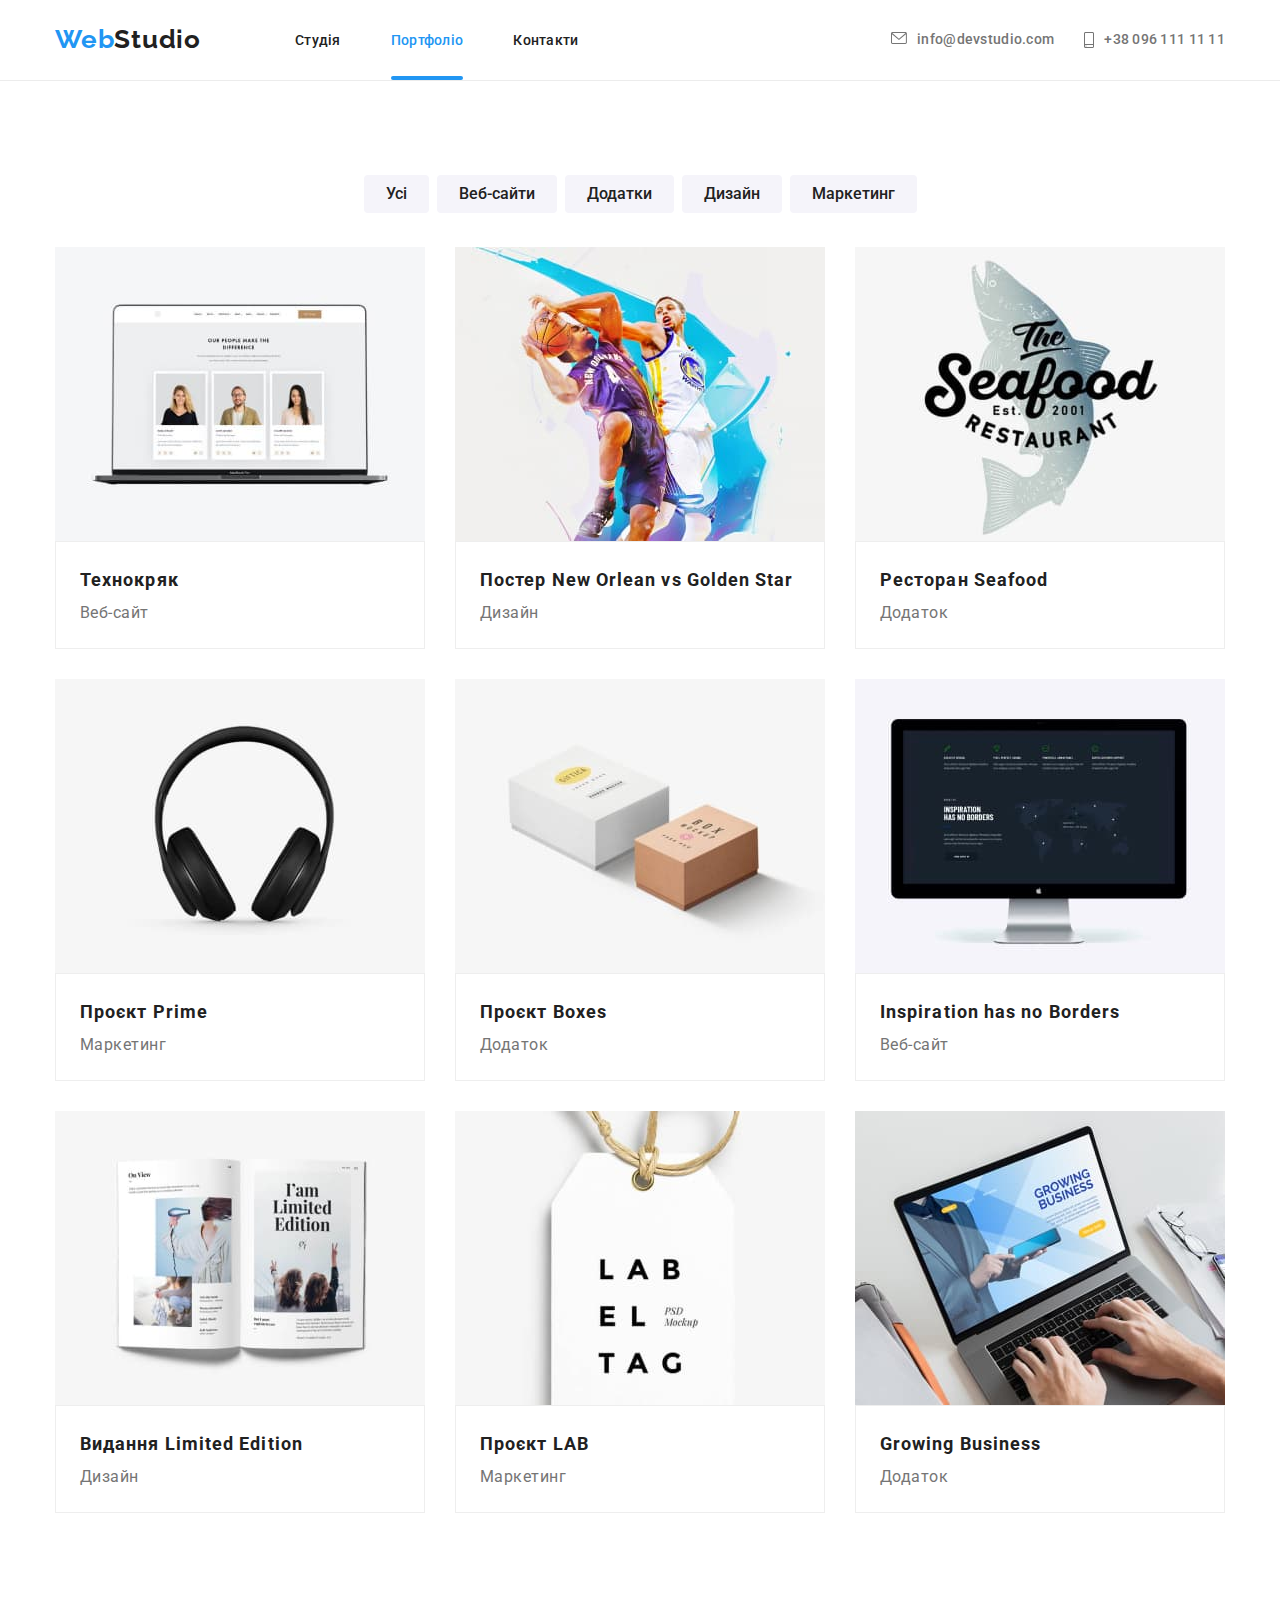
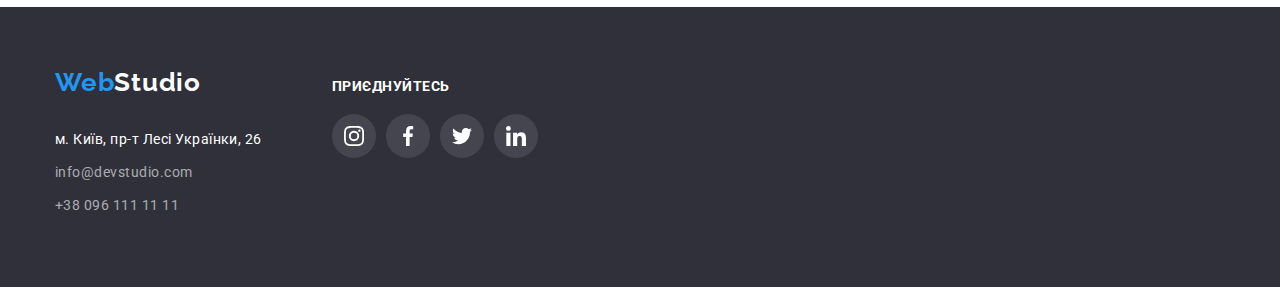
==== portfolio.html @ 49a3fbd8 "HW6" ====
<!DOCTYPE html>
<html lang="uk">

<head>
  <meta charset="UTF-8" />
  <meta http-equiv="X-UA-Compatible" content="IE=edge" />
  <meta name="viewport" content="width=device-width, initial-scale=1.0" />
  <title>Portfolio</title>
  <link rel="preconnect" href="https://fonts.googleapis.com">
  <link rel="preconnect" href="https://fonts.gstatic.com" crossorigin>
  <link href="https://fonts.googleapis.com/css2?family=Raleway:wght@700&family=Roboto:wght@400;500;700;900&display=swap"
    rel="stylesheet">
  <link rel="stylesheet" href="./css/modern-normalize.css">
  <link rel="stylesheet" href="./css/styles.css">
</head>

<body>
  <header class="page-header">
    <div class="container header-wrap">
      <nav class="nav">
        <a href="./index.html" class="logo-header">Web<span class="studio">Studio</span></a>

        <ul class="site-nav">
          <li><a href="./index.html" class="link">Студія</a></li>
          <li><a href="./portfolio.html" class="link current">Портфоліо</a></li>
          <li><a href="" class="link">Контакти</a></li>
        </ul>
      </nav>

      <ul class="contact-nav">
        <li><a href="mailto:info@devstudio.com" class="link-contact">
            <svg class="icon icon-mail" width="16px" height="12px">
              <use xlink:href="./images/icons.svg#icon-mail"></use>
            </svg>
            info@devstudio.com</a></li>
        <li><a href="tel:+380961111111" class="link-contact">
            <svg class="icon icon-smartphone" width="10px" height="16px">
              <use xlink:href="./images/icons.svg#icon-smartphone"></use>
            </svg>
            +38 096 111 11 11</a></li>
      </ul>
    </div>
  </header>
  <main>

    <!--Наші роботи-->
    <section class="section">
      <div class="container filter-container">
        <h1 class="feature-title">Наші роботи</h1>
        <ul class="filters-list">
          <li><button type="button" class="button-portfolio">Усі</button></li>
          <li><button type="button" class="button-portfolio">Веб-сайти</button></li>
          <li><button type="button" class="button-portfolio">Додатки</button></li>
          <li><button type="button" class="button-portfolio">Дизайн</button></li>
          <li><button type="button" class="button-portfolio">Маркетинг</button></li>
        </ul>

        <ul class="filters-img-list">
          <li>
            <a href="#" target="_blank" rel="noopener noreferrer" class="filters-card">

              <div class="filters-wrap">
                <img class="filter-img" src="./images/techno-2.jpg" alt="Веб-сайт Технокряк" width="370" />
                <p class="wrap-text">Ресурс пропонує комплексні пропозиції з різним рівнем функціоналу та сервісів. Все
                  це
                  дозволить відвідувачу отримати вичерпні відомості про компанію чи приватну особу.
                </p>
              </div>
              <div class="filter-description">
                <h2 class="title-name">Технокряк</h2>
                <p class="filter-text">Веб-сайт</p>
              </div>
            </a>
          </li>
          <li>
            <a href="#" target="_blank" rel="noopener noreferrer" class="filters-card">

              <div class="filters-wrap">

                <img class="filter-img" src="./images/poster-2.jpg" alt="Постер Нью Орлеан проти Голден Стар"
                  width="370" />
                <p class="wrap-text">Ресурс пропонує комплексні пропозиції з різним рівнем функціоналу та сервісів. Все
                  це дозволить відвідувачу отримати вичерпні відомості про компанію чи приватну особу.</p>
              </div>
              <div class="filter-description">
                <h2 class="title-name">Постер New Orlean vs Golden Star</h2>
                <p class="filter-text">Дизайн</p>
              </div>

            </a>
          </li>

          <li>
            <a href="#" target="_blank" rel="noopener noreferrer" class="filters-card">

              <div class="filters-wrap">
                <img class="filter-img" src="./images/seafood-2.jpg" alt="Ресторан морської їжі" width="370" />
                <p class="wrap-text">Ресурс пропонує комплексні пропозиції з різним рівнем функціоналу та сервісів. Все
                  це дозволить відвідувачу отримати вичерпні відомості про компанію чи приватну особу.</p>

              </div>
              <div class="filter-description">
                <h2 class="title-name">Ресторан Seafood</h2>
                <p class="filter-text">Додаток</p>
              </div>
            </a>
          </li>

          <li>
            <a href="#" target="_blank" rel="noopener noreferrer" class="filters-card">
              <div class="filters-wrap">
                <img class="filter-img" src="./images/prime-2.jpg" alt="Проєкт Прайм" width="370" />
                <p class="wrap-text">Ресурс пропонує комплексні пропозиції з різним рівнем функціоналу та сервісів. Все
                  це дозволить відвідувачу отримати вичерпні відомості про компанію чи приватну особу.</p>
              </div>

              <div class="filter-description">
                <h2 class="title-name">Проєкт Prime</h2>
                <p class="filter-text">Маркетинг</p>
              </div>
            </a>
          </li>
          <li>
            <a href="#" target="_blank" rel="noopener noreferrer" class="filters-card">
              <div class="filters-wrap">
                <img class="filter-img" src="./images/boxes-2.jpg" alt="Проєкт Коробки" width="370" />
                <p class="wrap-text">Ресурс пропонує комплексні пропозиції з різним рівнем функціоналу та сервісів. Все
                  це дозволить відвідувачу отримати вичерпні відомості про компанію чи приватну особу.</p>
              </div>
              <div class="filter-description">
                <h2 class="title-name">Проєкт Boxes</h2>
                <p class="filter-text">Додаток</p>
              </div>
            </a>
          </li>
          <li>
            <a href="#" target="_blank" rel="noopener noreferrer" class="filters-card">

              <div class="filters-wrap">
                <img class="filter-img" src="./images/inspiration_has_no_Borders-2.jpg" alt="Натхнення не має кордонів"
                  width="370" />
                <p class="wrap-text">Ресурс пропонує комплексні пропозиції з різним рівнем функціоналу та сервісів. Все
                  це дозволить відвідувачу отримати вичерпні відомості про компанію чи приватну особу.</p>
              </div>
              <div class="filter-description">
                <h2 class="title-name">Inspiration has no Borders</h2>
                <p class="filter-text">Веб-сайт</p>
              </div>

            </a>
          </li>
          <li>
            <a href="#" target="_blank" rel="noopener noreferrer" class="filters-card">

              <div class="filters-wrap">

                <img class="filter-img" src="./images/Limited_edition-2.jpg" alt="Обмежене видання" width="370" />
                <p class="wrap-text">Ресурс пропонує комплексні пропозиції з різним рівнем функціоналу та сервісів. Все
                  це дозволить відвідувачу отримати вичерпні відомості про компанію чи приватну особу.</p>
              </div>
              <div class="filter-description">
                <h2 class="title-name">Видання Limited Edition</h2>
                <p class="filter-text">Дизайн</p>
              </div>
            </a>
          </li>
          <li>
            <a href="#" target="_blank" rel="noopener noreferrer" class="filters-card">
              <div class="filters-wrap">
                <img class="filter-img" src="./images/Lab-2.jpg" alt="Проєкт Лаб" width="370" />
                <p class="wrap-text">Ресурс пропонує комплексні пропозиції з різним рівнем функціоналу та сервісів. Все
                  це дозволить відвідувачу отримати вичерпні відомості про компанію чи приватну особу.</p>
              </div>
              <div class="filter-description">
                <h2 class="title-name">Проєкт LAB</h2>
                <p class="filter-text">Маркетинг</p>
              </div>
            </a>
          </li>
          <li>
            <a href="#" target="_blank" rel="noopener noreferrer" class="filters-card">
              <div class="filters-wrap">
                <img class="filter-img" src="./images/growing_business-2.jpg" alt="Зростаючий бізнес" width="370" />
                <p class="wrap-text">Ресурс пропонує комплексні пропозиції з різним рівнем функціоналу та сервісів. Все
                  це дозволить відвідувачу отримати вичерпні відомості про компанію чи приватну особу.</p>
              </div>
              <div class="filter-description">
                <h2 class="title-name">Growing Business</h2>
                <p class="filter-text">Додаток</p>
              </div>

            </a>
          </li>
        </ul>
      </div>
    </section>
  </main>
  <footer class="footer">
    <div class="container footer-container">
      <div>
        <a href="./index.html" class="logo-footer">Web<span class="studio">Studio</span></a>
        <address>
          <ul>
            <li class="footer-list">
              <a href="https://www.google.com.ua/maps/place/бул.+Леси+Украинки,+26,+Киев,+02000/@50.4265807,30.5361918,17z/data=!3m1!4b1!4m5!3m4!1s0x40d4cf0e033ecbe9:0x57a4dffefec77da0!8m2!3d50.4265807!4d30.5383858?hl=ru"
                target="_blank" rel="noopener noreferrer" class="footer-address">м. Київ, пр-т Лесі Українки, 26</a>
            </li>
            <li class="footer-list"><a href="mailto:info@devstudio.com" class="footer-contact">info@devstudio.com</a>
            </li>
            <li class="footer-list"><a href="tel:+380961111111" class="footer-contact">+38 096 111 11 11</a></li>
          </ul>

        </address>
      </div>
      <div class="footer-social">
        <h3 class="footer-title-icons">ПРИЄДНУЙТЕСЬ</h3>
        <ul class="team-social-img">
          <li>
            <a class="social-links footer-social-links" href="#" target="_blank" rel="noopener noreferrer">
              <svg class="icon" width="20px" height="20px">
                <use xlink:href="./images/icons.svg#icon-instagram"></use>
              </svg>
            </a>
          </li>
          <li>
            <a class="social-links footer-social-links" href="#" target="_blank" rel="noopener noreferrer">
              <svg class="icon" width="20px" height="20px">
                <use xlink:href="./images/icons.svg#icon-facebook"></use>
              </svg>
            </a>
          </li>

          <li>
            <a class="social-links footer-social-links" href="#" target="_blank" rel="noopener noreferrer">
              <svg class="icon" width="20px" height="20px">
                <use xlink:href="./images/icons.svg#icon-twitter"></use>
              </svg>
            </a>
          </li>
          <li>
            <a class="social-links footer-social-links" href="#" target="_blank" rel="noopener noreferrer">
              <svg class="icon" width="20px" height="20px">
                <use xlink:href="./images/icons.svg#icon-linkedin"></use>
              </svg>
            </a>
          </li>
        </ul>
      </div>
    </div>
  </footer>
</body>

</html>
---- css/styles.css ----
:root {
  --primary-text-color: #757575;
  --title-text-color: #212121;
  --accent-color: #2196f3;
  --primary-white-color: #ffffff;
  --hero-footer-bgc: #2f303a;
  --button-portfolio: #f5f4fa;
  --contact-footer-color: rgba(255, 255, 255, 0.6);
  --border-header-color: #ececec;
  --border-portfolio-color: #eeeeee;
  --border-clients-color: #afb1b8;
  --footer-social-bg: rgba(255, 255, 255, 0.1);
}

/* колір основного тексту color: #757575; */

/* колір додаткового тексту color: #212121; */

/* білий #FFFFFF */

/* лого #000000, #2196F3 */
/* контакт та пошта color: rgba(255, 255, 255, 0.6); */
/* background: #F5F4FA; */

body {
  color: var(--primary-text-color);
  background-color: var(--primary-white-color);
  font-family: Roboto, sans-serif;
  letter-spacing: 0.03em;
  font-weight: 400;
}

h1,
h2,
h3,
h4,
h5,
h6,
p,
ul {
  list-style: none;
  margin: 0;
  padding: 0;
}
.container {
  margin: 0 auto;
  max-width: 1200px;
  padding: 0 15px;
}
button {
  cursor: pointer;
}

img {
  display: block;
  max-width: 100%;
  height: auto;
}
.section {
  padding: 94px 0;
}

/* logo */

.header-wrap {
  display: flex;
  align-items: center;
}
.logo-header,
.logo-footer {
  color: var(--accent-color);
  font-family: Raleway, sans-serif;
  font-weight: 700;
  font-size: 26px;
  line-height: 1.19;
  text-decoration: none;
  letter-spacing: 0.03em;
}

.logo-header:hover,
.logo-header:focus {
  color: var(--accent-color);
}
.logo-footer:hover,
.logo-footer:focus {
  color: var(--accent-color);
}

.logo-header .studio {
  color: var(--title-text-color);
}
.logo-footer .studio {
  color: var(--primary-white-color);
}
.logo-header {
  padding: 24px 94px 25px 0;
}
.logo-footer {
  display: block;
  margin-bottom: 30px;
}

/* site-nav */
.page-header {
  border-bottom: 1px solid var(--border-header-color);
}
.nav {
  display: flex;
  align-items: center;
}
.header-wrap {
  display: flex;
  align-items: center;
  justify-content: space-between;
}
.site-nav .link {
  color: var(--title-text-color);
  font-weight: 500;
  font-size: 14px;
  line-height: 1.14;
  letter-spacing: 0.02em;
  text-decoration: none;
  padding: 32px 0;
  position: relative;
}
.site-nav .link:hover,
.site-nav .link:focus {
  color: var(--accent-color);
}
.site-nav .link.current {
  color: var(--accent-color);
}
.icon-mail,
.icon-smartphone {
  margin-right: 10px;
}

.site-nav {
  display: flex;
  gap: 0 50px;
}

/* contact-nav */

.contact-nav {
  display: flex;
  align-items: flex-end;
  gap: 30px;
}
.contact-nav .link-contact {
  color: var(--primary-text-color);
  font-weight: 500;
  font-size: 14px;
  line-height: 1.14;
  letter-spacing: 0.02em;
  text-decoration: none;
}
.link-contact {
  display: flex;
}
.contact-nav .link-contact.current {
  color: var(--accent-color);
}

.contact-nav .link-contact:hover,
.contact-nav .link-contact:focus {
  color: var(--accent-color);
}
.link.current::after {
  position: absolute;
  content: "";
  display: block;
  left: 0;
  bottom: 0;
  width: 100%;
  height: 4px;
  border-radius: 2px;
  background-color: var(--accent-color);
}

/* Hero */

.hero-wrap {
  margin: 0 auto;
}
.hero {
  text-align: center;
  padding: 200px 0;
  display: flex;
  flex-direction: column;
  justify-content: center;
  align-items: center;
  max-width: 1600px;
  margin-left: auto;
  margin-right: auto;
  background-image: linear-gradient(
      to right,
      rgba(47, 48, 58, 0.4),
      rgba(47, 48, 58, 0.4)
    ),
    url(../images/hero-img.jpg);
}

.hero-title {
  color: var(--primary-white-color);
  font-weight: 900;
  font-size: 44px;
  line-height: 1.36;
  text-align: center;
  letter-spacing: 0.06em;
  margin-bottom: 30px;
  text-transform: uppercase;
}
.button-hero {
  color: var(--primary-white-color);
  background-color: var(--accent-color);
  font-weight: 700;
  font-size: 16px;
  line-height: 1.88;
  letter-spacing: 0.06em;
  border-radius: 4px;
  padding: 9px 32px;
  border: none;
}

/* Section */

.section-wrap {
  display: flex;
  align-items: center;
  justify-content: center;
}
.img-wrapper {
  display: flex;
  align-items: center;
  justify-content: center;
  background-color: var(--button-portfolio);
  border-radius: 4px;
  padding: 25px 0;
  margin-bottom: 30px;
}
.team-social-img {
  display: flex;
  align-items: center;
  justify-content: center;
  gap: 10px;
}
.clients-img-list {
  display: flex;
  align-items: center;
  justify-content: center;
  gap: 30px;
}

.clients-img:hover,
.clients-img:focus {
  border-color: var(--accent-color);
  color: var(--accent-color);
}
.clients-img {
  color: #757575;
  border: 1px solid var(--border-clients-color);
  border-radius: 4px;
  padding: 16px 32px;
  cursor: pointer;
  width: 170px;
  height: 92px;
  display: flex;
  justify-content: center;
  align-items: center;
}

.feature-list {
  display: flex;
  gap: 30px;
}
.feature-list-item {
  padding-bottom: 0;
  width: 270px;
}
.section-title {
  color: var(--title-text-color);
  font-weight: 700;
  font-size: 14px;
  line-height: 1.14;
  text-transform: uppercase;
  margin-bottom: 9px;
}
.section-title-team {
  color: var(--title-text-color);
  font-weight: 700;
  font-size: 14px;
  line-height: 1.14;
  text-transform: uppercase;
  margin-bottom: 10px;
  text-align: center;
}
.section .text {
  font-size: 14px;
  line-height: 1.71;
}
.section-team {
  background-color: var(--button-portfolio);
  padding-bottom: 0;
}
.section-work {
  padding-top: 0;
}

.title-work,
.title-team {
  color: var(--title-text-color);
  font-weight: 700;
  font-size: 36px;
  line-height: 1.17;
  text-align: center;
  margin-bottom: 50px;
}

.work-list {
  display: flex;
  gap: 30px;
}
.list-img {
  position: relative;
}
.work-text {
  position: absolute;
  left: 0;
  bottom: 0;
  width: 100%;
  z-index: 2;
  font-weight: 700;
  font-size: 14px;
  line-height: 1.1428;
  text-align: center;
  letter-spacing: 0.03em;
  text-transform: uppercase;
  background: rgba(47, 48, 58, 0.8);
  color: var(--primary-white-color);
  padding: 27px 10px;
}
.team-list {
  display: flex;
  gap: 30px;
  padding-bottom: 94px;
}
.container-team {
  display: flex;
  flex-direction: column;
}
.team-description {
  background-color: var(--primary-white-color);
  box-shadow: 0px 1px 3px rgba(0, 0, 0, 0.12), 0px 1px 1px rgba(0, 0, 0, 0.14),
    0px 2px 1px rgba(0, 0, 0, 0.2);
  border-radius: 0px 0px 4px 4px;
  padding-top: 30px;
  padding-bottom: 30px;
}
.team-img {
  display: block;
}
.icon {
  fill: currentColor;
  display: flex;
  align-items: center;
}

.social-links {
  display: flex;
  align-items: center;
  justify-content: center;
  width: 44px;
  height: 44px;
  border-radius: 50%;
  background-color: var(--primary-white-color);
  color: var(--border-clients-color);
  transition: 250ms cubic-bezier(0.4, 0, 0.2, 1);
}
.social-links:hover,
.social-links:focus {
  color: var(--primary-white-color);
  background-color: var(--accent-color);
}
.section-team .section-title {
  font-weight: 500;
  font-size: 16px;
  line-height: 1.18;
}
.section-team .text-team,
.section-team .section-title {
  font-size: 16px;
  line-height: 1.18;
  text-align: center;
}
.text-team {
  margin-bottom: 16px;
}
.feature-title {
  position: absolute;
  width: 1px;
  height: 1px;
  margin: -1px;
  border: 0;
  padding: 0;

  white-space: nowrap;
  clip-path: inset(100%);
  clip: rect(0 0 0 0);
  overflow: hidden;
}

/* footer */

.footer {
  background-color: var(--hero-footer-bgc);
  padding: 60px 0;
}
.footer-container {
  display: flex;
  align-items: baseline;
  gap: 70px;
}
.footer .footer-address {
  font-size: 14px;
  line-height: 1.71;
  color: var(--primary-white-color);
  text-decoration: none;
  font-style: normal;
}

.footer .footer-address:hover,
.footer .footer-address:focus {
  color: var(--accent-color);
}
.footer-list {
  margin-bottom: 9px;
}

.footer .footer-contact {
  color: var(--contact-footer-color);
  font-size: 14px;
  line-height: 1.71;
  text-decoration: none;
  font-style: normal;
}
.footer .footer-contact:hover,
.footer .footer-contact:focus {
  color: var(--accent-color);
}
.footer-social {
  display: flex;
  flex-direction: column;
  justify-content: center;
}
.footer-social-links {
  background-color: var(--footer-social-bg);
  color: var(--primary-white-color);
}
.footer-title-icons {
  margin-bottom: 20px;
  color: var(--primary-white-color);
  font-weight: 700;
  font-size: 14px;
  line-height: 1.1428;
}

/* Modal */

.backdrop {
  position: fixed;
  top: 0;
  left: 0;
  width: 100%;
  height: 100%;
  background-color: rgba(0, 0, 0, 0.5);
  transition: opacity 250ms cubic-bezier(0.4, 0, 0.2, 1);
  visibility: 250ms cubic-bezier(0.4, 0, 0.2, 1);
  display: flex;
  justify-content: center;
  align-items: center;
  z-index: 9999;
}
.modal {
  background-color: var(--primary-white-color);
  position: absolute;
  left: 50%;
  top: 50%;
  transform: translate(-50%, -50%) scale(1);
  max-width: 528px;
  width: 100%;
  height: 100%;
  max-height: 581px;
  padding: 40px;
  background: var(--primary-white-color);
  box-shadow: 0px 1px 3px rgba(0, 0, 0, 0.12), 0px 1px 1px rgba(0, 0, 0, 0.14),
    0px 2px 1px rgba(0, 0, 0, 0.2);
  border-radius: 4px;
  overflow: auto;
}
.backdrop.is-hidden .modal {
  transform: translate(-50%, -50%) scale(1.3);
}

.close-modal {
  position: absolute;
  right: 8px;
  top: 8px;
  background: var(--primary-white-color);
  border: 1px solid rgba(0, 0, 0, 0.1);
  border-radius: 50%;
  padding: 6px;
}
.icon-close {
  display: block;
}
.is-hidden {
  visibility: hidden;
  opacity: 0;
  pointer-events: none;
}

/* Portfolio */

.button-portfolio {
  color: var(--title-text-color);
  background-color: var(--button-portfolio);
  font-family: inherit;
  cursor: pointer;
  font-weight: 500;
  font-size: 16px;
  line-height: 1.62;
  text-align: center;
  border-radius: 4px;
  padding: 6px 22px;
  border: none;
  transition: 250ms cubic-bezier(0.4, 0, 0.2, 1);
}

.button-portfolio:hover,
.button-portfolio:focus {
  color: var(--primary-white-color);
  background-color: var(--accent-color);
}

/* title-name */

.title-name {
  color: var(--title-text-color);
  font-weight: 700;
  font-size: 18px;
  line-height: 2;
  letter-spacing: 0.06em;
}

/* filter */

.filter-text {
  font-size: 16px;
  line-height: 1.88;
  color: var(--primary-text-color);
}

.filters-list {
  display: flex;
  justify-content: center;
  gap: 8px;
  margin-bottom: 34px;
}
.button-portfolio:hover,
.button-portfolio:focus {
  box-shadow: 0px 1px 1px rgba(0, 0, 0, 0.12), 0px 4px 4px rgba(0, 0, 0, 0.06),
    1px 4px 6px rgba(0, 0, 0, 0.16);
}

.filters-img-list {
  display: flex;
  flex-wrap: wrap;
  flex-basis: content;
  justify-content: center;
  gap: 30px;
}

.filter-description {
  padding: 20px 24px;
  background: var(--primary-white-color);
  border: 1px solid var(--border-portfolio-color);
}
.filter-img {
  display: block;
}
.filters-card:hover,
.filters-card:focus {
  box-shadow: 0px 1px 1px rgba(0, 0, 0, 0.12), 0px 4px 4px rgba(0, 0, 0, 0.06),
    1px 4px 6px rgba(0, 0, 0, 0.16);
}
.filters-card:hover .filters-wrap .wrap-text,
.filters-card:focus .filters-wrap .wrap-text {
  transform: translateY(0);
}
.filters-card {
  text-decoration: none;
  display: block;
  transition: 250ms cubic-bezier(0.4, 0, 0.2, 1);
}

.filters-wrap {
  position: relative;
  overflow: hidden;
}
.wrap-text {
  position: absolute;
  width: 100%;
  height: 100%;
  left: 0;
  top: 0;
  padding: 63px 24px;
  background: rgba(33, 150, 243, 0.9);
  color: var(--primary-white-color);
  font-size: 18px;
  line-height: 1.5555;
  transform: translateY(100%);
  transition: 250ms cubic-bezier(0.4, 0, 0.2, 1);
  overflow: auto;
}
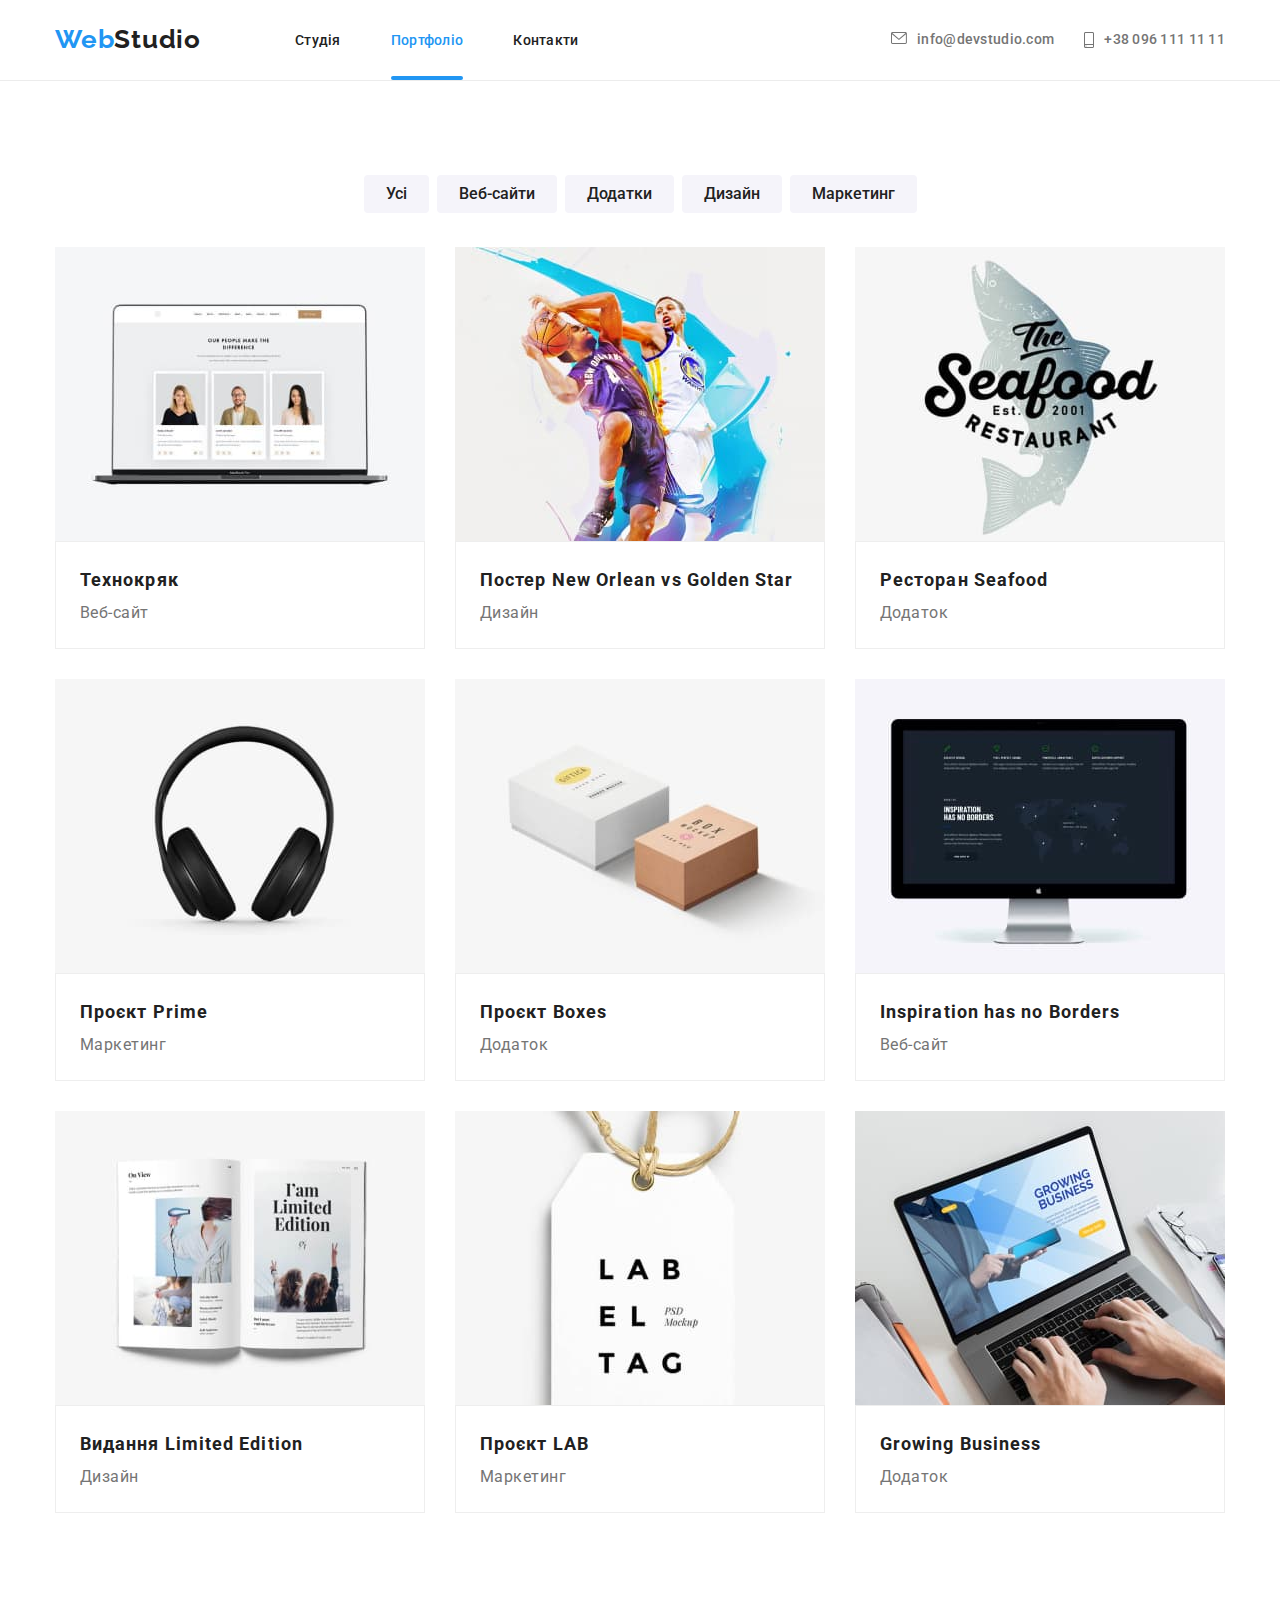
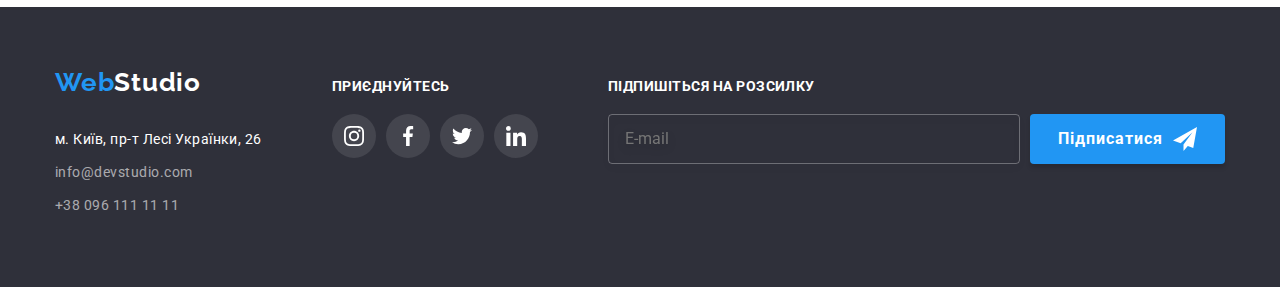
==== commit f0626345: "HW6" ====
--- a/portfolio.html
+++ b/portfolio.html
@@ -246,7 +246,22 @@
           </li>
         </ul>
       </div>
+      <div class="footer-form">
+        <h3 class="footer-title-form">ПІДПИШІТЬСЯ НА РОЗСИЛКУ</h3>
+        <form class="footer-form-mail">
+          <label class="footer-label-mail">
+            <input type="email" name="email" placeholder="E-mail">
+          </label>
+          <button class="footer-button" type="submit">Підписатися
+            <svg class="icon icon-send" width="24px" height="24px">
+              <use xlink:href="./images/send.svg#icon-send"></use>
+            </svg>
+          </button>
+        </form>
+      </div>
     </div>
+
+
   </footer>
 </body>
 
--- a/css/styles.css
+++ b/css/styles.css
@@ -10,6 +10,8 @@
   --border-portfolio-color: #eeeeee;
   --border-clients-color: #afb1b8;
   --footer-social-bg: rgba(255, 255, 255, 0.1);
+  --modal-icons-color: #212121;
+  --border-modal-color: rgba(33, 33, 33, 0.2);
 }
 
 /* колір основного тексту color: #757575; */
@@ -464,7 +466,54 @@
   font-size: 14px;
   line-height: 1.1428;
 }
-
+.footer-form {
+  flex-grow: 1;
+}
+.footer-title-form {
+  margin-bottom: 20px;
+  color: var(--primary-white-color);
+  font-weight: 700;
+  font-size: 14px;
+  line-height: 1.1428;
+}
+.footer-form-mail {
+  display: flex;
+  gap: 10px;
+  width: 100%;
+}
+.footer-label-mail {
+  display: block;
+  width: 100%;
+}
+.footer-label-mail input {
+  padding: 15px 16px;
+  width: 100%;
+  border: 1px solid rgba(255, 255, 255, 0.3);
+  filter: drop-shadow(0px 4px 4px rgba(0, 0, 0, 0.15));
+  border-radius: 4px;
+  background-color: transparent;
+  outline: none;
+  color: var(--primary-white-color);
+}
+.footer-button {
+  display: flex;
+  align-items: center;
+  gap: 10px;
+  padding: 10px 28px;
+  background-color: var(--accent-color);
+  box-shadow: 0px 4px 4px rgba(0, 0, 0, 0.15);
+  border-radius: 4px;
+  color: var(--primary-white-color);
+  font-weight: 700;
+  font-size: 16px;
+  line-height: 1.875px;
+  text-align: center;
+  letter-spacing: 0.06em;
+  border: none;
+}
+.icon-send {
+  fill: var(--primary-white-color);
+}
 /* Modal */
 
 .backdrop {
@@ -518,6 +567,14 @@
   visibility: hidden;
   opacity: 0;
   pointer-events: none;
+}
+.close-modal:hover .icon-close,
+.close-modal:focus .icon-close {
+  fill: var(--accent-color);
+}
+.close-modal:hover,
+.close-modal:focus {
+  border-color: var(--accent-color);
 }
 
 /* Portfolio */
@@ -623,3 +680,128 @@
   transition: 250ms cubic-bezier(0.4, 0, 0.2, 1);
   overflow: auto;
 }
+.form-title {
+  font-weight: 700;
+  font-size: 20px;
+  line-height: 1.15;
+  text-align: center;
+  letter-spacing: 0.03em;
+  color: var(--title-text-color);
+  margin-bottom: 12px;
+}
+.modal-group {
+  margin-bottom: 10px;
+}
+.modal-group-wrap {
+  position: relative;
+}
+.modal-group-text {
+  font-size: 12px;
+  line-height: 1.1666;
+  letter-spacing: 0.01em;
+  margin-bottom: 4px;
+}
+.coment {
+  margin-bottom: 20px;
+}
+.modal-group-wrap input {
+  width: 100%;
+  border: 1px solid var(--border-modal-color);
+  border-radius: 4px;
+  outline: none;
+  min-height: 40px;
+  height: 100%;
+  padding: 12px 12px 12px 42px;
+  cursor: pointer;
+}
+
+.modal-group-wrap svg {
+  position: absolute;
+  top: 50%;
+  left: 12px;
+  transform: translateY(-50%);
+  fill: var(--modal-icons-color);
+}
+
+.modal-textarea {
+  width: 100%;
+  min-height: 120px;
+  height: 100%;
+  border: 1px solid var(--border-modal-color);
+  border-radius: 4px;
+  padding: 12px 16px;
+  outline: none;
+  cursor: pointer;
+  resize: none;
+  font-size: 12px;
+  line-height: 1.1666;
+  letter-spacing: 0.01em;
+}
+
+.modal-checkbox {
+  display: flex;
+  gap: 8.38px;
+  justify-content: center;
+  align-items: center;
+  width: 100%;
+  font-size: 14px;
+  line-height: 1.714;
+  cursor: pointer;
+  margin-bottom: 30px;
+}
+.modal-textarea ::placeholder {
+  color: rgba(117, 117, 117, 0.5);
+}
+.modal-textarea:hover,
+.modal-textarea:focus {
+  border-color: var(--accent-color);
+}
+
+.modal-group-wrap input:hover,
+.icon:hover,
+.modal-group-wrap input:focus,
+.icon:focus {
+  border-color: var(--accent-color);
+  fill: var(--accent-color);
+}
+
+.checkbox-icon {
+  display: inline-flex;
+  width: 16px;
+  height: 15px;
+  border: 2px solid #212121;
+  border-radius: 2px;
+  transition: 250ms cubic-bezier(0.4, 0, 0.2, 1);
+}
+.checkbox-input {
+  appearance: none;
+}
+.checkbox-link {
+  text-decoration: underline;
+  color: var(--accent-color);
+}
+.checkbox-input:checked + .checkbox-icon {
+  background-image: url(../images/check.svg);
+  background-color: var(--accent-color);
+  background-size: contain;
+  background-repeat: no-repeat;
+  background-position: center;
+  border: 1px solid var(--accent-color);
+  background-origin: border-box;
+}
+.wrap-button {
+  display: flex;
+  justify-content: center;
+  align-items: center;
+}
+.forma-button {
+  padding: 10px 52px;
+  background-color: var(--accent-color);
+  box-shadow: 0px 4px 4px rgba(0, 0, 0, 0.15);
+  border-radius: 4px;
+  border: none;
+  color: var(--primary-white-color);
+  font-weight: 700;
+  font-size: 16px;
+  line-height: 1.875;
+}
